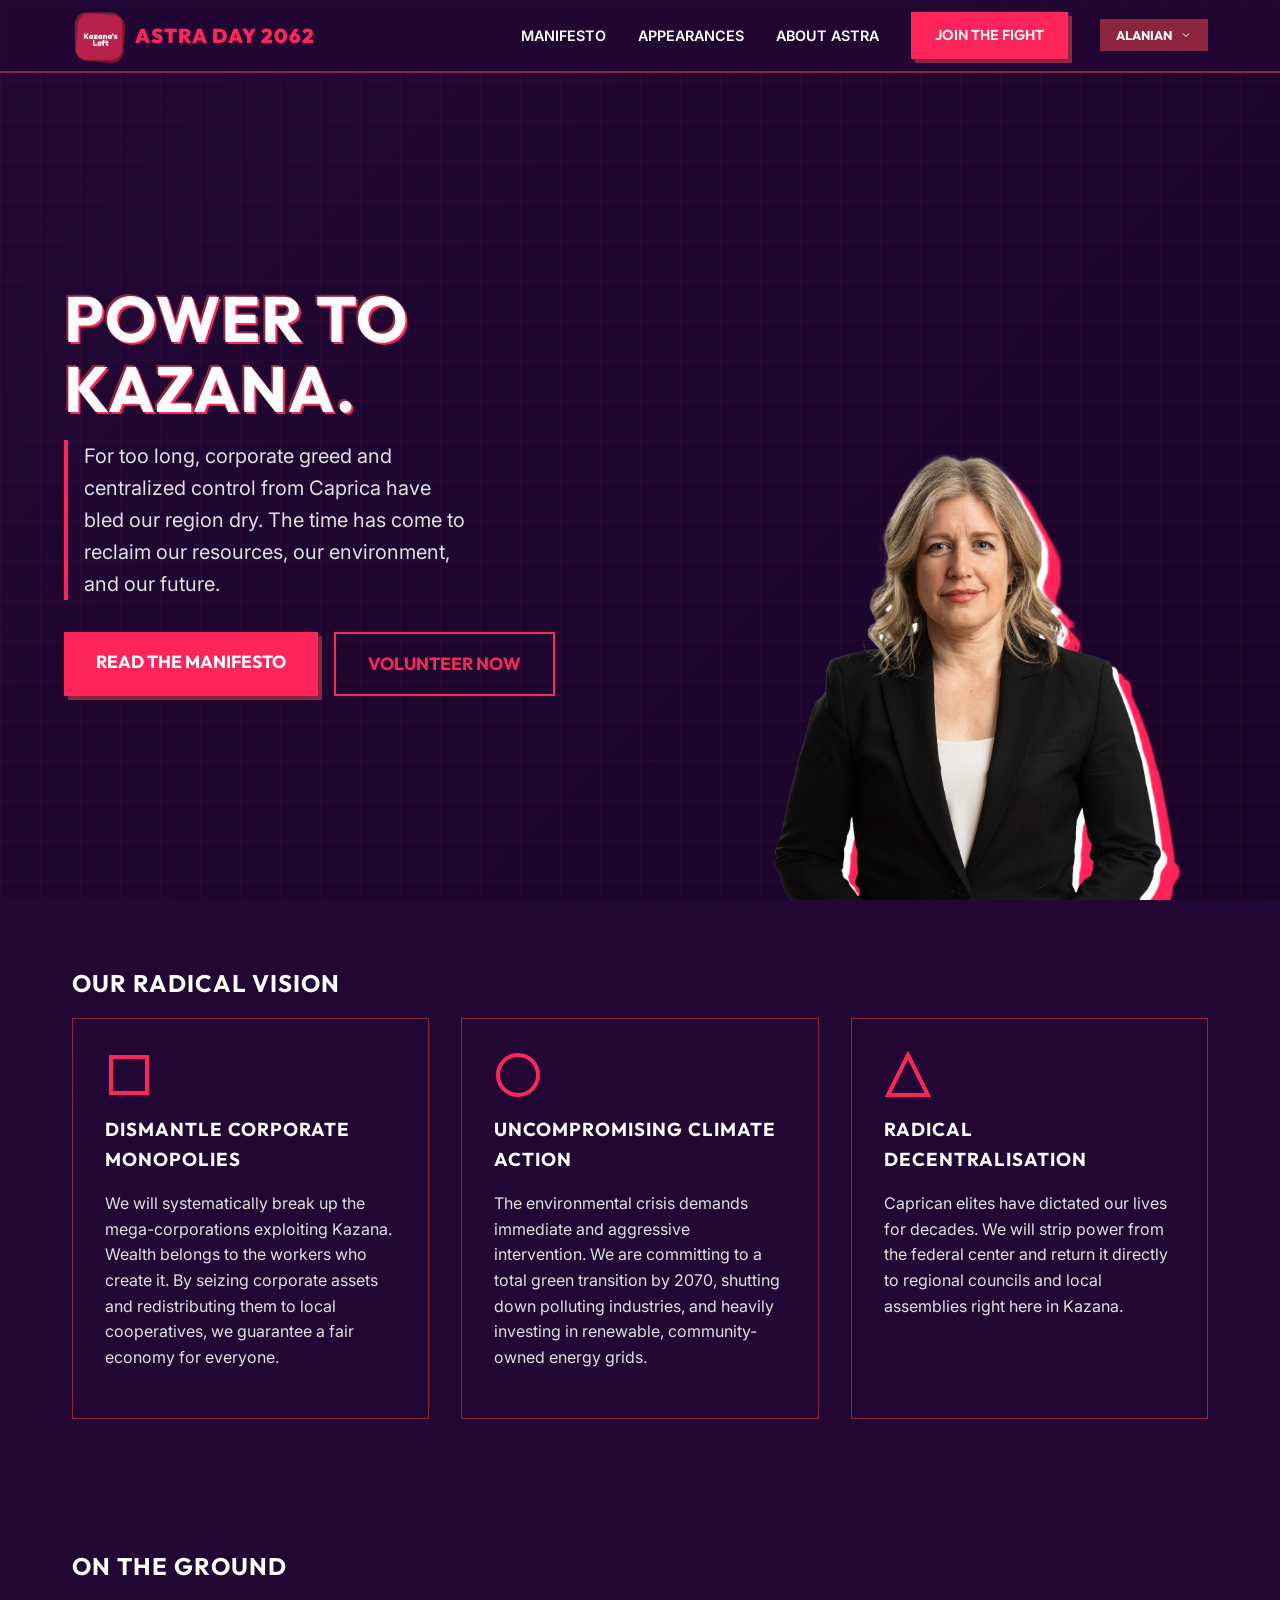
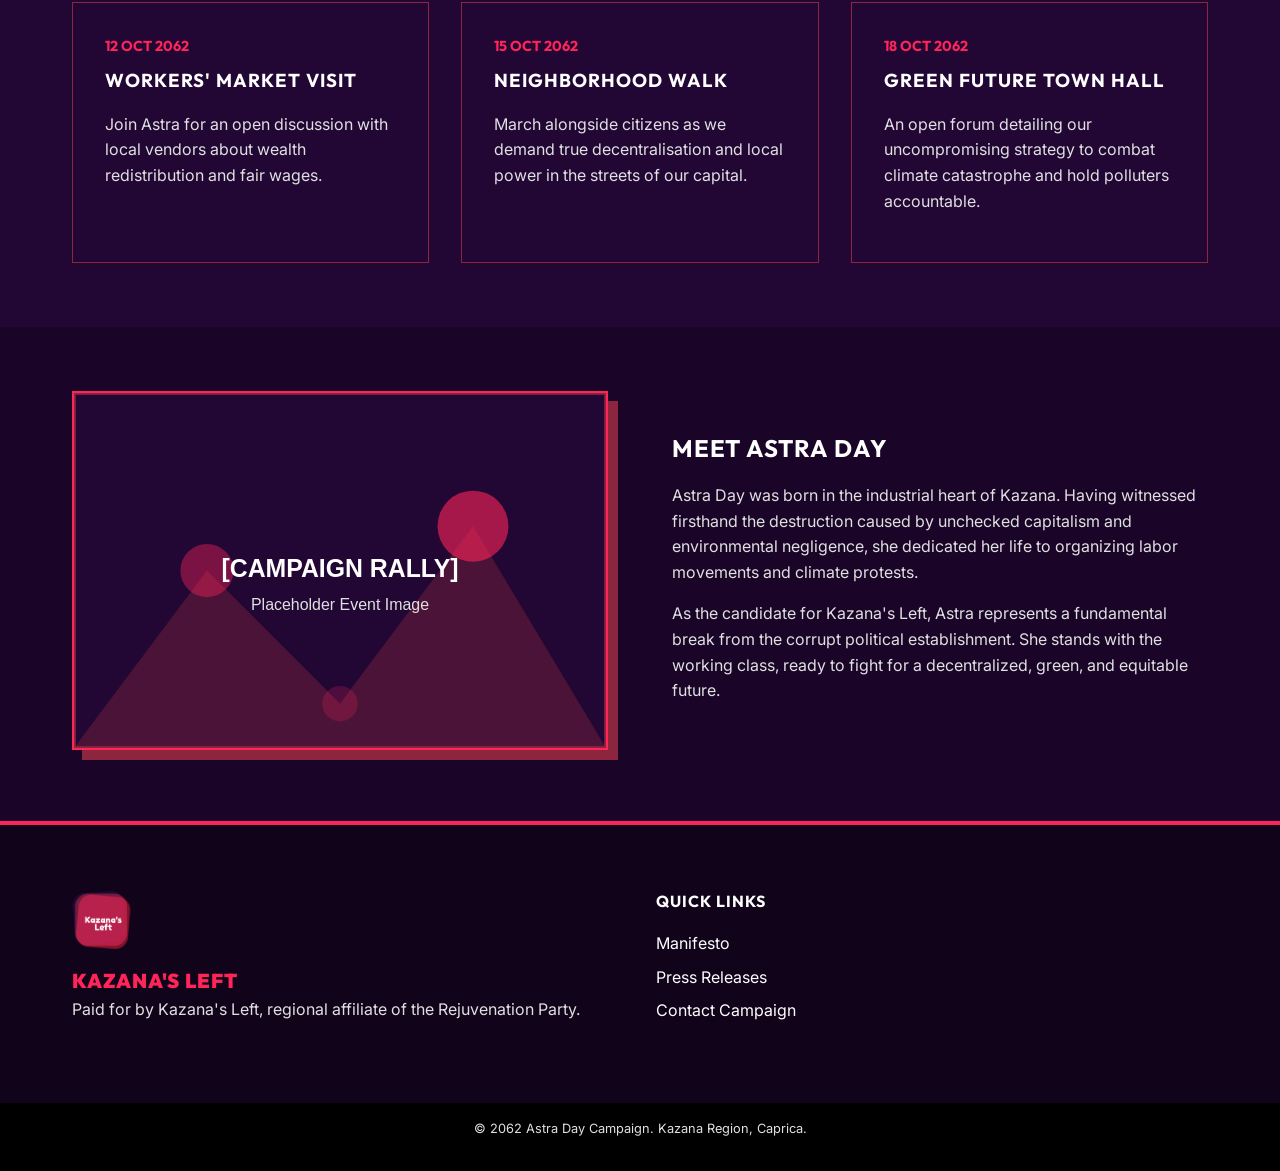
==== index.html @ 153a6135 "bleeehh" ====
<!DOCTYPE html>
<html lang="en">
<head>
    <meta charset="UTF-8">
    <meta name="viewport" content="width=device-width, initial-scale=1.0">
    <title>Astra Day 2062 - Kazana's Left</title>
    <!-- Use Google Fonts (Outfit and Inter for a strong, modern, sharp look) -->
    <link rel="preconnect" href="https://fonts.googleapis.com">
    <link rel="preconnect" href="https://fonts.gstatic.com" crossorigin>
    <link href="https://fonts.googleapis.com/css2?family=Inter:wght@400;600&family=Outfit:wght@700;900&display=swap" rel="stylesheet">
    <link rel="stylesheet" href="./assets/css/index.css">
</head>
<body>
    <nav class="navbar">
        <div class="nav-container">
            <div class="brand">
                <img src="./assets/images/kazanasleft.png" alt="Kazana's Left Logo" class="logo">
                <span class="brand-text">ASTRA DAY 2062</span>
            </div>
            <div class="nav-links">
                <a href="#platform" data-i18n="nav_platform">[Platform Placeholder]</a>
                <a href="#events" data-i18n="nav_events">[Events Placeholder]</a>
                <a href="#about" data-i18n="nav_about">[About Placeholder]</a>
                <a href="#get-involved" class="btn-primary" data-i18n="nav_involved">[Involved Placeholder]</a>
                
                <!-- Language Switcher -->
                <div class="lang-switcher">
                    <button id="lang-toggle" class="btn-secondary">
                        <span id="current-lang">Alanian</span>
                        <svg width="12" height="12" viewBox="0 0 24 24" fill="none" stroke="currentColor" stroke-width="2">
                            <path d="M6 9l6 6 6-6"/>
                        </svg>
                    </button>
                    <div class="lang-dropdown" id="lang-dropdown">
                        <button class="lang-option" data-lang="en">Alanian</button>
                        <button class="lang-option" data-lang="fr">Gallic</button>
                    </div>
                </div>
            </div>
        </div>
    </nav>

    <header class="hero">
        <div class="hero-content">
            <h1 class="glitch" data-text="[Hero Headline Placeholder]" data-i18n="hero_headline">
                [Hero Headline Placeholder]
            </h1>
            <p class="hero-subtext" data-i18n="hero_subtext">
                [Hero Subtext Placeholder describing populist and decentralised ideals]
            </p>
            <div class="hero-actions">
                <a href="#platform" class="btn-primary btn-large" data-i18n="hero_action1">[Action 1 Placeholder]</a>
                <a href="#manifesto" class="btn-outline btn-large" data-i18n="hero_action2">[Action 2 Placeholder]</a>
            </div>
        </div>
        <div class="hero-visual">
            <div class="portrait-container">
                <img src="./assets/images/astradaynobg.png" alt="Astra Day Portrait" class="candidate-portrait">
            </div>
        </div>
    </header>

    <section id="platform" class="section platform-section">
        <div class="container">
            <h2 class="section-title" data-i18n="platform_title">[Platform Title Placeholder]</h2>
            <div class="grid platform-grid">
                <!-- Pillar 1 -->
                <div class="card">
                    <div class="card-icon">
                        <svg viewBox="0 0 24 24" fill="none" stroke="#ff2459" stroke-width="2"><rect x="3" y="3" width="18" height="18"/></svg>
                    </div>
                    <h3 data-i18n="pillar1_title">[Pillar 1 Title]</h3>
                    <p data-i18n="pillar1_desc">[Pillar 1 Description Placeholder focusing on anti-capitalism or environmentalism]</p>
                </div>
                <!-- Pillar 2 -->
                <div class="card">
                    <div class="card-icon">
                        <svg viewBox="0 0 24 24" fill="none" stroke="#ff2459" stroke-width="2"><circle cx="12" cy="12" r="10"/></svg>
                    </div>
                    <h3 data-i18n="pillar2_title">[Pillar 2 Title]</h3>
                    <p data-i18n="pillar2_desc">[Pillar 2 Description Placeholder focusing on decentralisation]</p>
                </div>
                <!-- Pillar 3 -->
                <div class="card">
                    <div class="card-icon">
                        <svg viewBox="0 0 24 24" fill="none" stroke="#ff2459" stroke-width="2"><path d="M12 2L2 22h20L12 2z"/></svg>
                    </div>
                    <h3 data-i18n="pillar3_title">[Pillar 3 Title]</h3>
                    <p data-i18n="pillar3_desc">[Pillar 3 Description Placeholder focusing on progressivism]</p>
                </div>
            </div>
        </div>
    </section>

    <section id="events" class="section events-section">
        <div class="container">
            <h2 class="section-title" data-i18n="events_title">[Events Title Placeholder]</h2>
            <div class="grid platform-grid">
                <!-- Event 1 -->
                <div class="card event-card">
                    <div class="event-date" data-i18n="event1_date">[Event 1 Date]</div>
                    <h3 data-i18n="event1_title">[Event 1 Title]</h3>
                    <p data-i18n="event1_desc">[Event 1 Description Placeholder: e.g., Local Market Visit]</p>
                </div>
                <!-- Event 2 -->
                <div class="card event-card">
                    <div class="event-date" data-i18n="event2_date">[Event 2 Date]</div>
                    <h3 data-i18n="event2_title">[Event 2 Title]</h3>
                    <p data-i18n="event2_desc">[Event 2 Description Placeholder: e.g., Neighborhood Walk with citizens]</p>
                </div>
                <!-- Event 3 -->
                <div class="card event-card">
                    <div class="event-date" data-i18n="event3_date">[Event 3 Date]</div>
                    <h3 data-i18n="event3_title">[Event 3 Title]</h3>
                    <p data-i18n="event3_desc">[Event 3 Description Placeholder: e.g., Town Hall on Decentralisation]</p>
                </div>
            </div>
        </div>
    </section>

    <section id="about" class="section about-section dark-bg">
        <div class="container about-container">
            <div class="about-visual">
                <!-- SVG Placeholder -->
                <img src="./assets/images/rally-placeholder.svg" alt="Campaign Rally Placeholder" class="placeholder-svg">
            </div>
            <div class="about-content">
                <h2 class="section-title" data-i18n="about_title">[About Astra Day]</h2>
                <p data-i18n="about_p1">[About Paragraph 1 Placeholder]</p>
                <p data-i18n="about_p2">[About Paragraph 2 Placeholder]</p>
            </div>
        </div>
    </section>

    <footer class="footer">
        <div class="container footer-container">
            <div class="footer-brand">
                <img src="./assets/images/kazanasleft.png" alt="Kazana's Left Logo" class="footer-logo">
                <p class="brand-text">KAZANA'S LEFT</p>
                <p class="footer-note" data-i18n="footer_note">[Footer Note Placeholder]</p>
            </div>
            <div class="footer-links">
                <h4 data-i18n="footer_links_title">[Links Title]</h4>
                <ul>
                    <li><a href="#" data-i18n="footer_link1">[Link 1]</a></li>
                    <li><a href="#" data-i18n="footer_link2">[Link 2]</a></li>
                    <li><a href="#" data-i18n="footer_link3">[Link 3]</a></li>
                </ul>
            </div>
        </div>
        <div class="footer-bottom">
            <p data-i18n="footer_copyright">[Copyright Placeholder] 2062 Astra Day. Kazana Region, Caprica.</p>
        </div>
    </footer>

    <script src="./assets/js/index.js"></script>
</body>
</html>
---- assets/css/index.css ----
:root {
    /* Color Palette */
    --color-primary: #220735; /* Deep Purple */
    --color-secondary: #8c263e; /* Burgundy */
    --color-accent: #ff2459; /* Vibrant Pink/Red */
    --color-text: #ffffff;
    --color-text-muted: #e0e0e0;
    
    /* Typography */
    --font-heading: 'Outfit', sans-serif;
    --font-body: 'Inter', sans-serif;
    
    /* Spacing & Structure */
    --spacing-sm: 0.5rem;
    --spacing-md: 1rem;
    --spacing-lg: 2rem;
    --spacing-xl: 4rem;
    
    /* Sharp edges only! */
    --radius-sharp: 0px;
}

* {
    margin: 0;
    padding: 0;
    box-sizing: border-box;
}

html {
    scroll-behavior: smooth;
}

body {
    background-color: var(--color-primary);
    color: var(--color-text);
    font-family: var(--font-body);
    line-height: 1.6;
    overflow-x: hidden;
}

h1, h2, h3, h4, .brand-text {
    font-family: var(--font-heading);
    text-transform: uppercase;
    letter-spacing: 1px;
    margin-bottom: var(--spacing-md);
}

a {
    color: var(--color-text);
    text-decoration: none;
    transition: color 0.3s ease;
}

a:hover {
    color: var(--color-accent);
}

/* Typography elements */
p {
    margin-bottom: var(--spacing-md);
    color: var(--color-text-muted);
}

/* Layout */
.container {
    max-width: 1200px;
    margin: 0 auto;
    padding: 0 var(--spacing-lg);
}

.section {
    padding: var(--spacing-xl) 0;
}

.dark-bg {
    background-color: #1a0528; /* Slightly darker than primary for contrast */
}

/* Buttons */
.btn-primary, .btn-secondary, .btn-outline {
    display: inline-block;
    padding: 0.75rem 1.5rem;
    font-family: var(--font-heading);
    font-weight: 700;
    text-transform: uppercase;
    cursor: pointer;
    border-radius: var(--radius-sharp); /* NO soft corners */
    transition: all 0.3s ease;
    border: none;
}

.btn-primary {
    background-color: var(--color-accent);
    color: #fff;
    box-shadow: 4px 4px 0px var(--color-secondary);
}

.btn-primary:hover {
    transform: translate(-2px, -2px);
    box-shadow: 6px 6px 0px var(--color-secondary);
    color: #fff;
}

.btn-secondary {
    background-color: var(--color-secondary);
    color: #fff;
}

.btn-secondary:hover {
    background-color: #701d31;
}

.btn-outline {
    background-color: transparent;
    color: var(--color-accent);
    border: 2px solid var(--color-accent);
}

.btn-outline:hover {
    background-color: var(--color-accent);
    color: #fff;
}

.btn-large {
    padding: 1rem 2rem;
    font-size: 1.1rem;
}

/* Navbar */
.navbar {
    position: fixed;
    top: 0;
    width: 100%;
    background-color: rgba(34, 7, 53, 0.95);
    border-bottom: 2px solid var(--color-secondary);
    z-index: 1000;
    backdrop-filter: blur(10px);
}

.nav-container {
    display: flex;
    justify-content: space-between;
    align-items: center;
    padding: var(--spacing-sm) var(--spacing-lg);
    max-width: 1200px;
    margin: 0 auto;
}

.brand {
    display: flex;
    align-items: center;
    gap: var(--spacing-sm);
}

.logo {
    height: 55px;
    width: auto;
}

.brand-text {
    margin: 0;
    font-size: 1.25rem;
    color: var(--color-accent);
    font-weight: 900;
}

.nav-links {
    display: flex;
    align-items: center;
    gap: var(--spacing-lg);
}

.nav-links a {
    font-weight: 600;
    font-size: 0.9rem;
    text-transform: uppercase;
}

/* Language Switcher */
.lang-switcher {
    position: relative;
}

.lang-switcher .btn-secondary {
    display: flex;
    align-items: center;
    gap: 0.5rem;
    padding: 0.5rem 1rem;
    font-size: 0.8rem;
}

.lang-dropdown {
    position: absolute;
    top: 100%;
    right: 0;
    background-color: var(--color-secondary);
    border: 1px solid var(--color-primary);
    display: none;
    flex-direction: column;
    min-width: 120px;
    margin-top: 0.25rem;
}

.lang-dropdown.show {
    display: flex;
}

.lang-option {
    background: none;
    border: none;
    color: #fff;
    padding: 0.75rem 1rem;
    text-align: left;
    font-family: var(--font-body);
    font-weight: 600;
    cursor: pointer;
    transition: background-color 0.2s;
}

.lang-option:hover {
    background-color: var(--color-accent);
}

/* Hero Section */
.hero {
    min-height: 100vh;
    padding-top: 80px; /* offset for fixed nav */
    display: grid;
    grid-template-columns: 1fr 1fr;
    align-items: stretch;
    background: linear-gradient(135deg, var(--color-primary) 0%, #1a0528 100%);
    position: relative;
    overflow: hidden;
}

.hero::after {
    content: '';
    position: absolute;
    top: 0;
    left: 0;
    width: 100%;
    height: 100%;
    background-image: linear-gradient(rgba(255, 36, 89, 0.05) 1px, transparent 1px),
                      linear-gradient(90deg, rgba(255, 36, 89, 0.05) 1px, transparent 1px);
    background-size: 40px 40px;
    pointer-events: none;
}

.hero-content {
    padding: var(--spacing-xl);
    z-index: 10;
    display: flex;
    flex-direction: column;
    justify-content: center;
}

.hero-visual {
    padding: var(--spacing-lg);
    padding-bottom: 0;
    z-index: 10;
    display: flex;
    justify-content: center;
    align-items: flex-end;
    position: relative;
}

.portrait-container {
    position: relative;
    max-width: 800px;
    width: 100%;
    display: flex;
    justify-content: center;
    align-items: flex-end;
    z-index: 10;
}

.candidate-portrait {
    width: 100%;
    height: auto;
    max-height: 95vh;
    transform: scale(1.05);
    transform-origin: bottom center;
    z-index: 2;
    position: relative;
    filter: drop-shadow(6px 6px 0px var(--color-text)) drop-shadow(12px 12px 0px var(--color-accent));
}

.placeholder-svg {
    max-width: 100%;
    height: auto;
    border: 2px solid var(--color-accent);
    box-shadow: 10px 10px 0px var(--color-secondary);
}

.glitch {
    font-size: 4rem;
    line-height: 1.1;
    color: var(--color-text);
    position: relative;
    text-shadow: 2px 2px var(--color-accent), -2px -2px var(--color-secondary);
}

.hero-subtext {
    font-size: 1.25rem;
    margin-bottom: var(--spacing-lg);
    max-width: 80%;
    border-left: 4px solid var(--color-accent);
    padding-left: 1rem;
}

.hero-actions {
    display: flex;
    gap: var(--spacing-md);
}

/* Grid Layouts */
.grid {
    display: grid;
    gap: var(--spacing-lg);
}

.platform-grid {
    grid-template-columns: repeat(auto-fit, minmax(300px, 1fr));
}

/* Cards */
.card {
    background-color: var(--color-primary);
    border: 1px solid var(--color-secondary);
    padding: var(--spacing-lg);
    transition: transform 0.3s ease, box-shadow 0.3s ease;
    border-radius: var(--radius-sharp); /* NO soft corners */
}

.card:hover {
    transform: translateY(-10px);
    box-shadow: 8px 8px 0px var(--color-accent);
}

.card-icon {
    width: 48px;
    height: 48px;
    margin-bottom: var(--spacing-md);
}

/* Events */
.event-card {
    display: flex;
    flex-direction: column;
}

.event-date {
    font-family: var(--font-heading);
    color: var(--color-accent);
    font-size: 0.9rem;
    font-weight: 700;
    margin-bottom: var(--spacing-sm);
    text-transform: uppercase;
}

/* About Section */
.about-container {
    display: grid;
    grid-template-columns: 1fr 1fr;
    gap: var(--spacing-xl);
    align-items: center;
}

/* Footer */
.footer {
    background-color: #11031a;
    padding-top: var(--spacing-xl);
    border-top: 4px solid var(--color-accent);
}

.footer-container {
    display: grid;
    grid-template-columns: 1fr 1fr;
    gap: var(--spacing-lg);
    margin-bottom: var(--spacing-xl);
}

.footer-logo {
    height: 60px;
    margin-bottom: var(--spacing-sm);
}

.footer-links ul {
    list-style: none;
}

.footer-links li {
    margin-bottom: var(--spacing-sm);
}

.footer-bottom {
    text-align: center;
    padding: var(--spacing-md);
    background-color: #000;
    font-size: 0.8rem;
    color: #888;
}

/* Responsive */
@media (max-width: 768px) {
    .nav-links {
        display: none; /* Mobile menu placeholder */
    }
    
    .hero {
        grid-template-columns: 1fr;
        text-align: center;
        padding-top: 120px;
    }
    
    .hero-subtext {
        max-width: 100%;
        border-left: none;
        border-top: 4px solid var(--color-accent);
        padding-left: 0;
        padding-top: 1rem;
        margin: 0 auto var(--spacing-lg);
    }
    
    .hero-actions {
        justify-content: center;
    }
    
    .about-container {
        grid-template-columns: 1fr;
    }
    
    .footer-container {
        grid-template-columns: 1fr;
        text-align: center;
    }
}
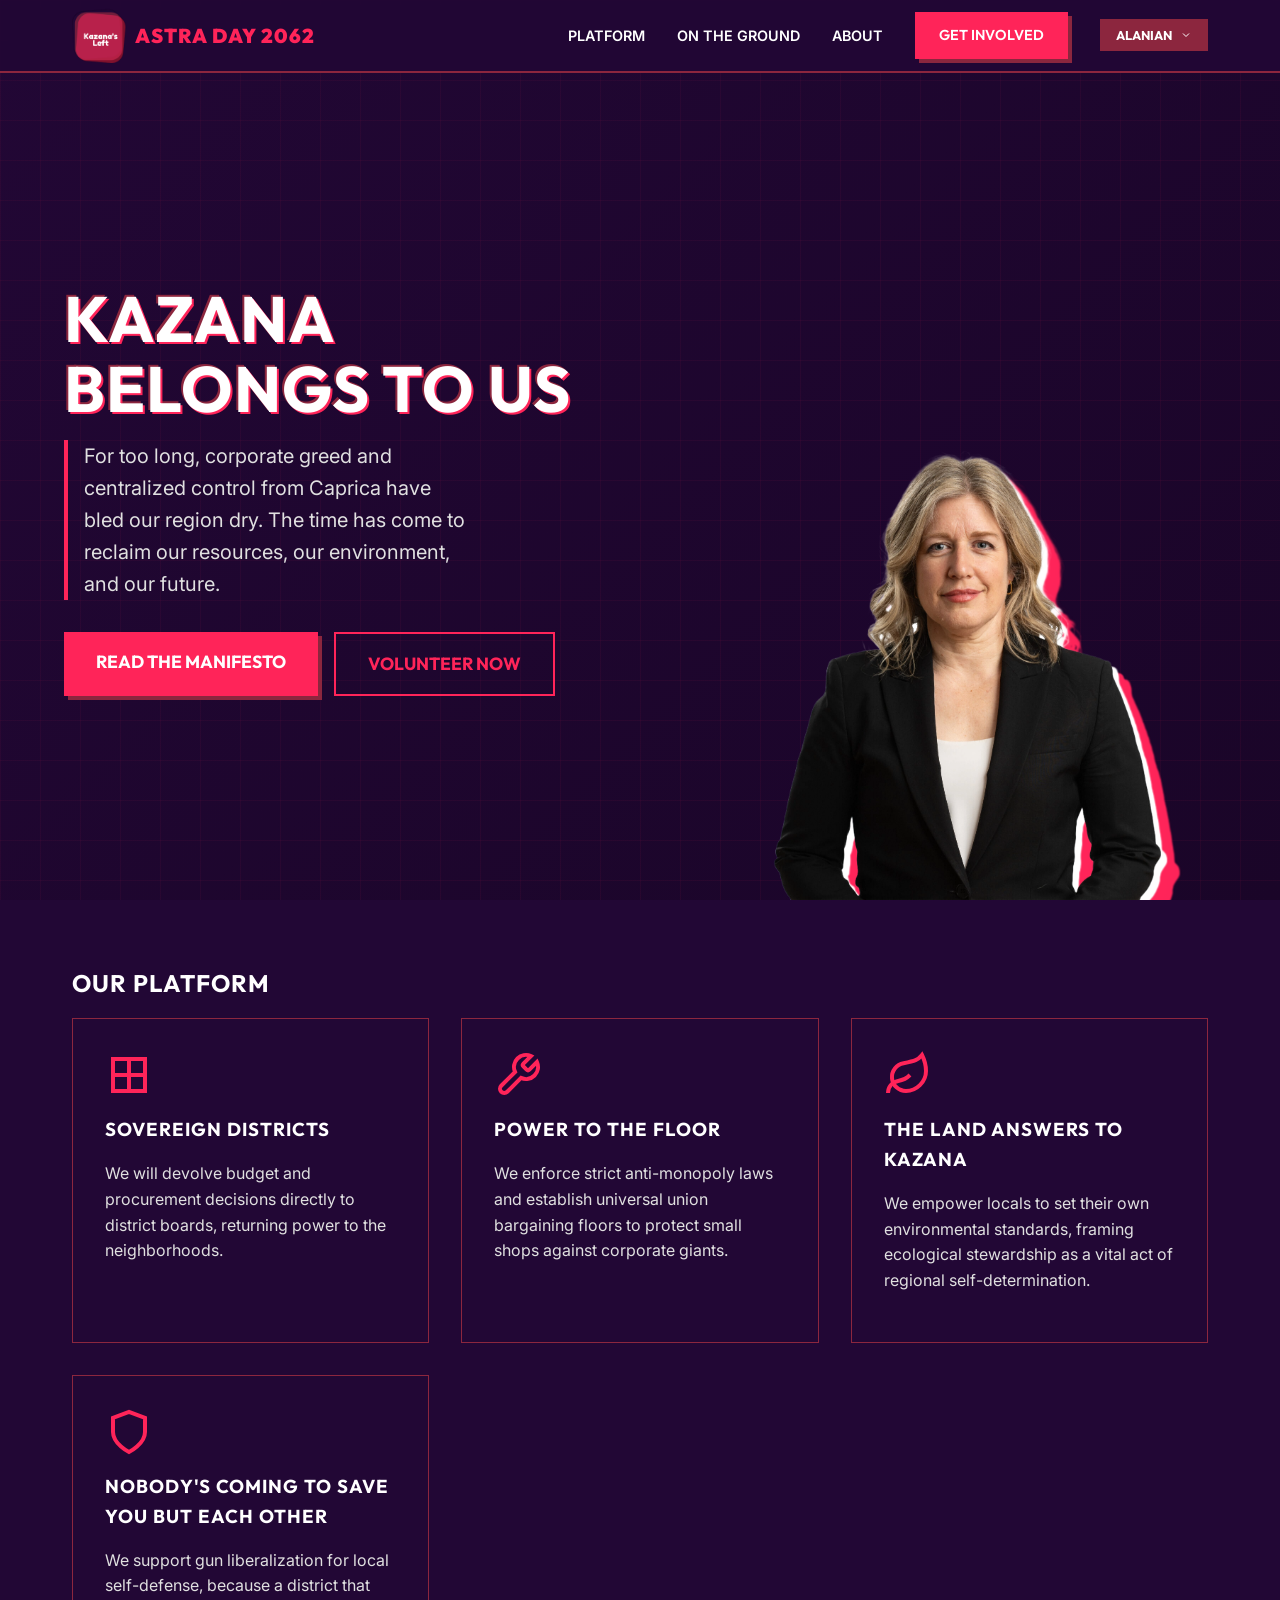
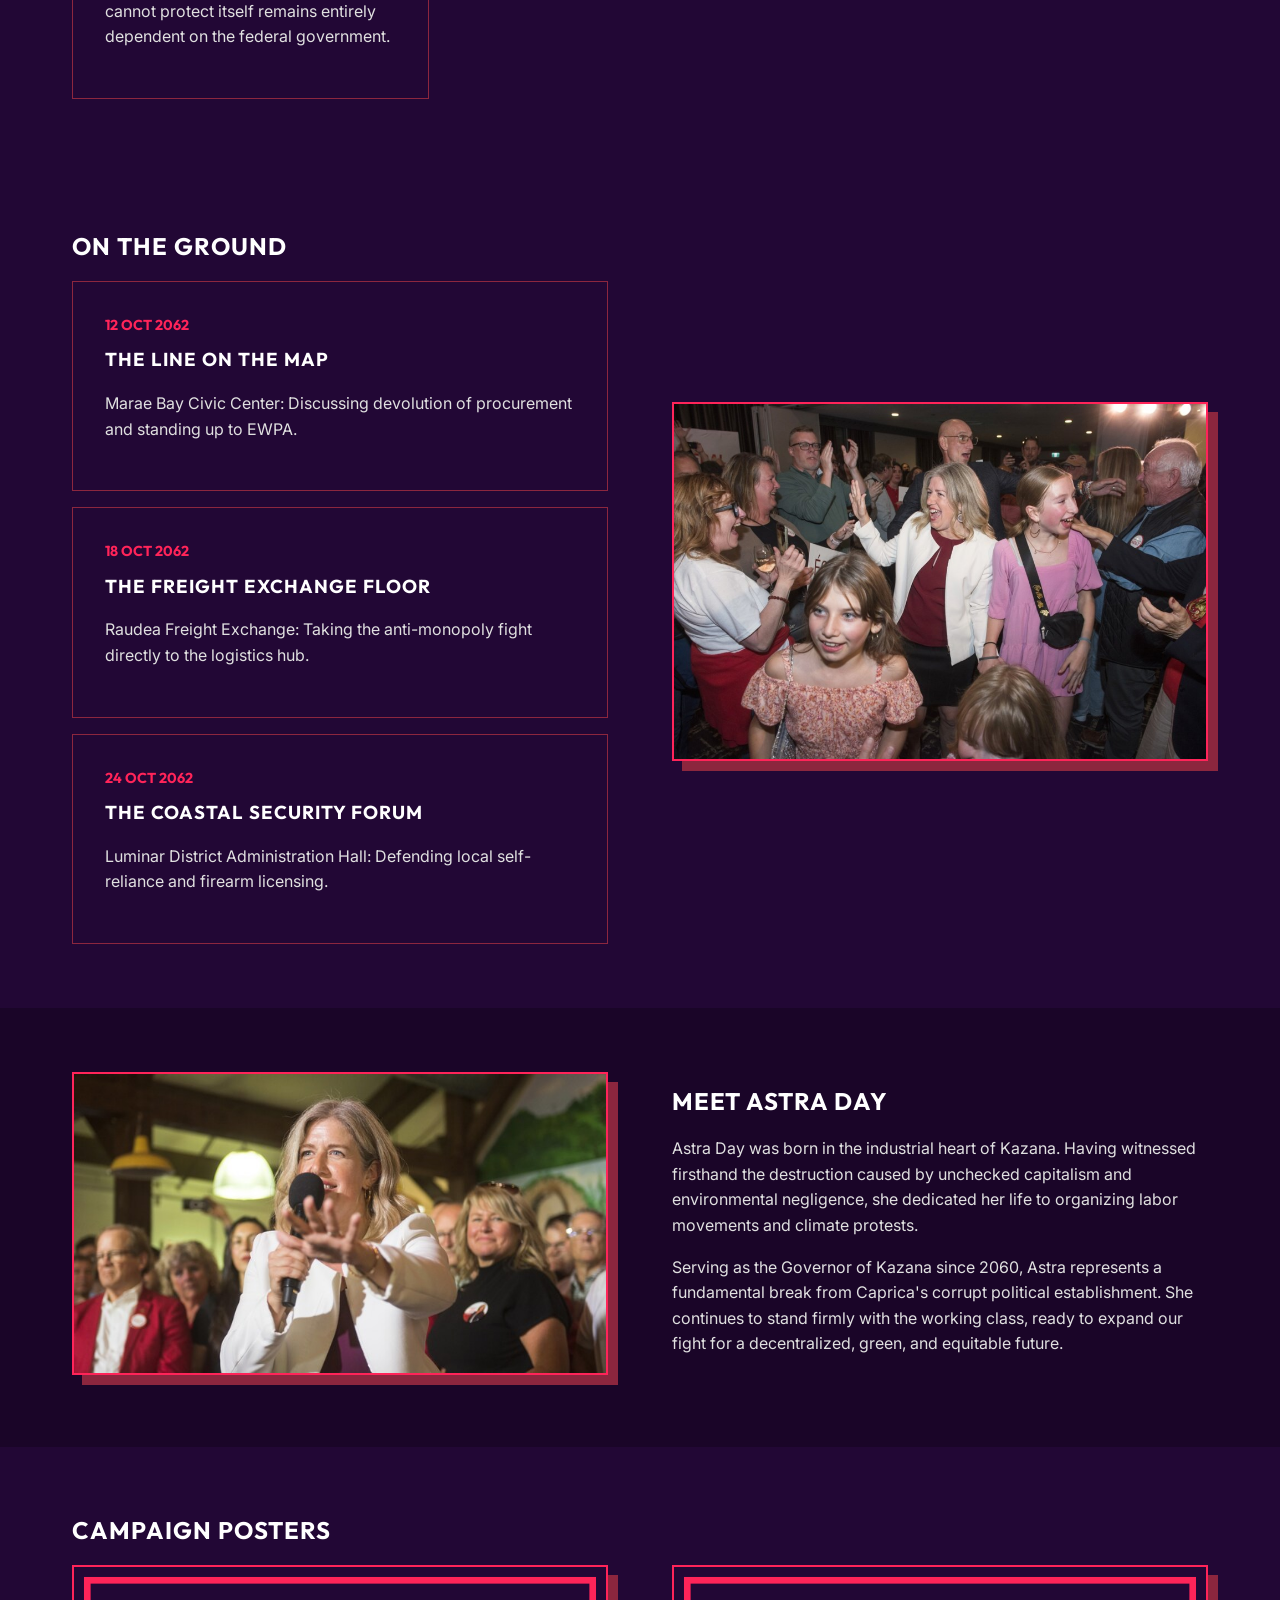
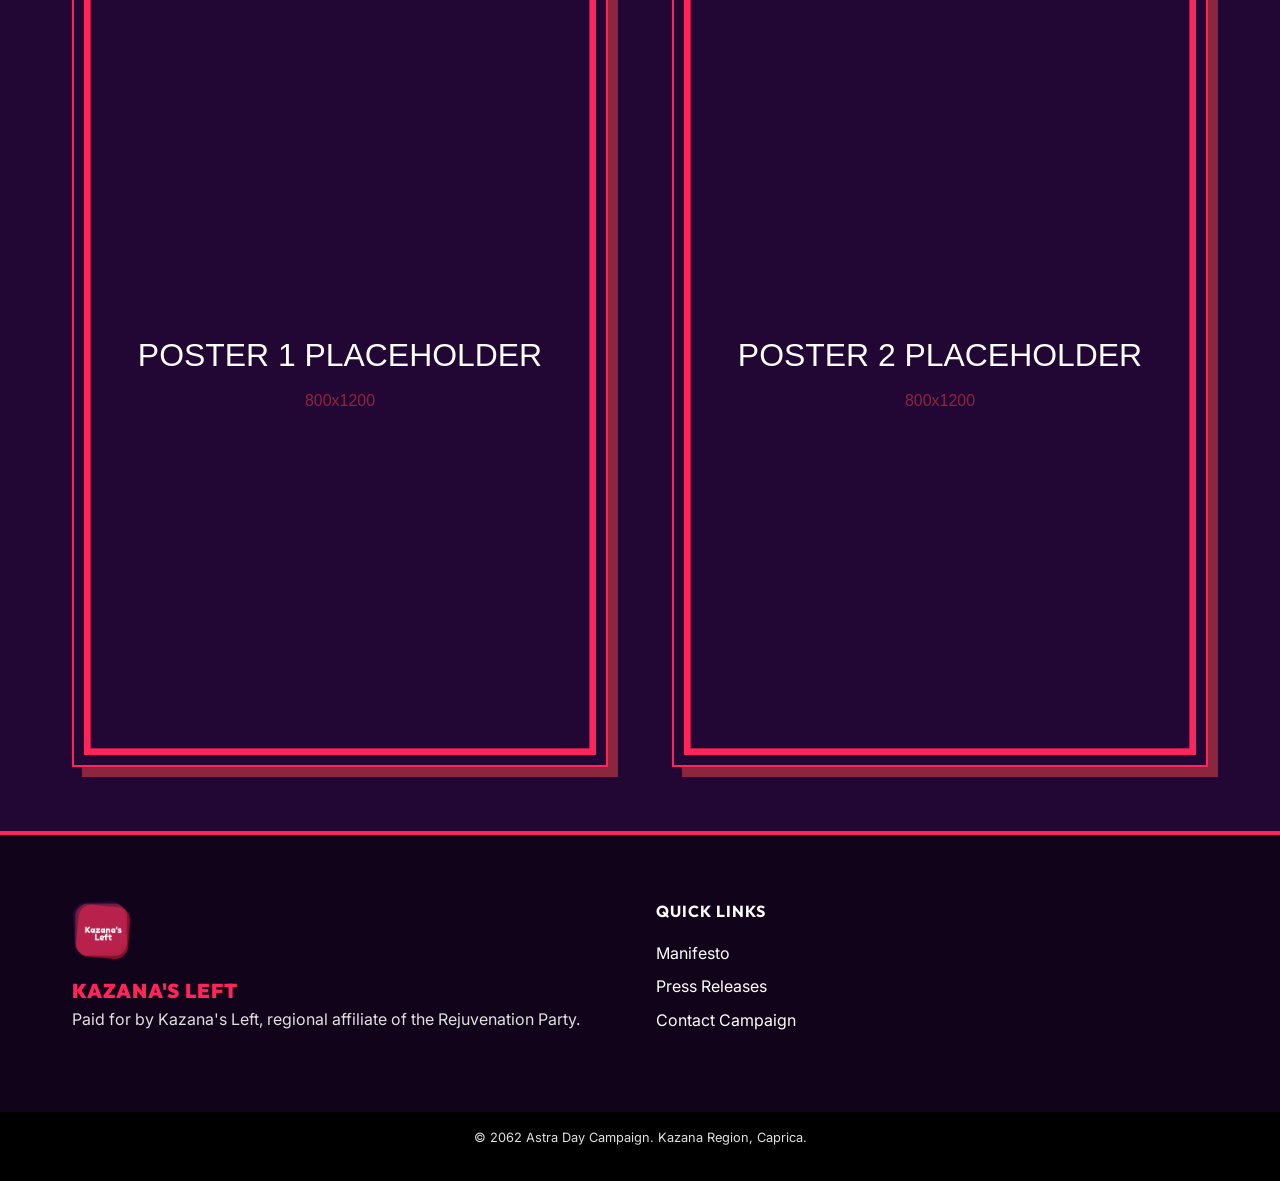
==== commit ec32437c: "oooughhhh" ====
--- a/index.html
+++ b/index.html
@@ -8,6 +8,7 @@
     <link rel="preconnect" href="https://fonts.googleapis.com">
     <link rel="preconnect" href="https://fonts.gstatic.com" crossorigin>
     <link href="https://fonts.googleapis.com/css2?family=Inter:wght@400;600&family=Outfit:wght@700;900&display=swap" rel="stylesheet">
+    <link rel="icon" type="image/png" href="./assets/images/kazanasleft.png">
     <link rel="stylesheet" href="./assets/css/index.css">
 </head>
 <body>
@@ -64,56 +65,69 @@
         <div class="container">
             <h2 class="section-title" data-i18n="platform_title">[Platform Title Placeholder]</h2>
             <div class="grid platform-grid">
-                <!-- Pillar 1 -->
+                <!-- Pillar 1: Sovereign Districts -->
                 <div class="card">
                     <div class="card-icon">
-                        <svg viewBox="0 0 24 24" fill="none" stroke="#ff2459" stroke-width="2"><rect x="3" y="3" width="18" height="18"/></svg>
+                        <svg viewBox="0 0 24 24" fill="none" stroke="#ff2459" stroke-width="2"><path d="M4 4h16v16H4z"/><path d="M4 12h16"/><path d="M12 4v16"/></svg>
                     </div>
                     <h3 data-i18n="pillar1_title">[Pillar 1 Title]</h3>
-                    <p data-i18n="pillar1_desc">[Pillar 1 Description Placeholder focusing on anti-capitalism or environmentalism]</p>
+                    <p data-i18n="pillar1_desc">[Pillar 1 Description]</p>
                 </div>
-                <!-- Pillar 2 -->
+                <!-- Pillar 2: Power to the Floor -->
                 <div class="card">
                     <div class="card-icon">
-                        <svg viewBox="0 0 24 24" fill="none" stroke="#ff2459" stroke-width="2"><circle cx="12" cy="12" r="10"/></svg>
+                        <svg viewBox="0 0 24 24" fill="none" stroke="#ff2459" stroke-width="2"><path d="M14.7 6.3a1 1 0 0 0 0 1.4l1.6 1.6a1 1 0 0 0 1.4 0l3.77-3.77a6 6 0 0 1-7.94 7.94l-6.91 6.91a2.12 2.12 0 0 1-3-3l6.91-6.91a6 6 0 0 1 7.94-7.94l-3.76 3.76z"/></svg>
                     </div>
                     <h3 data-i18n="pillar2_title">[Pillar 2 Title]</h3>
-                    <p data-i18n="pillar2_desc">[Pillar 2 Description Placeholder focusing on decentralisation]</p>
+                    <p data-i18n="pillar2_desc">[Pillar 2 Description]</p>
                 </div>
-                <!-- Pillar 3 -->
+                <!-- Pillar 3: The Land Answers to Kazana -->
                 <div class="card">
                     <div class="card-icon">
-                        <svg viewBox="0 0 24 24" fill="none" stroke="#ff2459" stroke-width="2"><path d="M12 2L2 22h20L12 2z"/></svg>
+                        <svg viewBox="0 0 24 24" fill="none" stroke="#ff2459" stroke-width="2"><path d="M11 20A7 7 0 0 1 9.8 6.1C15.5 5 17 4.48 19 2c1 2 2 4.18 2 8 0 5.5-4.78 10-10 10Z"/><path d="M2 21c0-3 1.85-5.36 5.08-6C9.5 14.52 12 13 13 12"/></svg>
                     </div>
                     <h3 data-i18n="pillar3_title">[Pillar 3 Title]</h3>
-                    <p data-i18n="pillar3_desc">[Pillar 3 Description Placeholder focusing on progressivism]</p>
+                    <p data-i18n="pillar3_desc">[Pillar 3 Description]</p>
+                </div>
+                <!-- Pillar 4: Nobody's Coming to Save You -->
+                <div class="card">
+                    <div class="card-icon">
+                        <svg viewBox="0 0 24 24" fill="none" stroke="#ff2459" stroke-width="2"><path d="M12 22s8-4 8-10V5l-8-3-8 3v7c0 6 8 10 8 10z"/></svg>
+                    </div>
+                    <h3 data-i18n="pillar4_title">[Pillar 4 Title]</h3>
+                    <p data-i18n="pillar4_desc">[Pillar 4 Description]</p>
                 </div>
             </div>
         </div>
     </section>
 
     <section id="events" class="section events-section">
-        <div class="container">
-            <h2 class="section-title" data-i18n="events_title">[Events Title Placeholder]</h2>
-            <div class="grid platform-grid">
-                <!-- Event 1 -->
-                <div class="card event-card">
-                    <div class="event-date" data-i18n="event1_date">[Event 1 Date]</div>
-                    <h3 data-i18n="event1_title">[Event 1 Title]</h3>
-                    <p data-i18n="event1_desc">[Event 1 Description Placeholder: e.g., Local Market Visit]</p>
+        <div class="container events-container">
+            <div class="events-content">
+                <h2 class="section-title" data-i18n="events_title">[Events Title Placeholder]</h2>
+                <div class="grid event-list">
+                    <!-- Event 1 -->
+                    <a href="event1.html" class="card event-card">
+                        <div class="event-date" data-i18n="event1_date">[Event 1 Date]</div>
+                        <h3 data-i18n="event1_title">[Event 1 Title]</h3>
+                        <p data-i18n="event1_desc">[Event 1 Description Placeholder: e.g., Local Market Visit]</p>
+                    </a>
+                    <!-- Event 2 -->
+                    <a href="event2.html" class="card event-card">
+                        <div class="event-date" data-i18n="event2_date">[Event 2 Date]</div>
+                        <h3 data-i18n="event2_title">[Event 2 Title]</h3>
+                        <p data-i18n="event2_desc">[Event 2 Description Placeholder: e.g., Neighborhood Walk with citizens]</p>
+                    </a>
+                    <!-- Event 3 -->
+                    <a href="event3.html" class="card event-card">
+                        <div class="event-date" data-i18n="event3_date">[Event 3 Date]</div>
+                        <h3 data-i18n="event3_title">[Event 3 Title]</h3>
+                        <p data-i18n="event3_desc">[Event 3 Description Placeholder: e.g., Town Hall on Decentralisation]</p>
+                    </a>
                 </div>
-                <!-- Event 2 -->
-                <div class="card event-card">
-                    <div class="event-date" data-i18n="event2_date">[Event 2 Date]</div>
-                    <h3 data-i18n="event2_title">[Event 2 Title]</h3>
-                    <p data-i18n="event2_desc">[Event 2 Description Placeholder: e.g., Neighborhood Walk with citizens]</p>
-                </div>
-                <!-- Event 3 -->
-                <div class="card event-card">
-                    <div class="event-date" data-i18n="event3_date">[Event 3 Date]</div>
-                    <h3 data-i18n="event3_title">[Event 3 Title]</h3>
-                    <p data-i18n="event3_desc">[Event 3 Description Placeholder: e.g., Town Hall on Decentralisation]</p>
-                </div>
+            </div>
+            <div class="events-visual">
+                <img src="./assets/images/astragreetingcrowd.jpeg" alt="Astra Greeting Crowd" class="campaign-photo">
             </div>
         </div>
     </section>
@@ -121,13 +135,22 @@
     <section id="about" class="section about-section dark-bg">
         <div class="container about-container">
             <div class="about-visual">
-                <!-- SVG Placeholder -->
-                <img src="./assets/images/rally-placeholder.svg" alt="Campaign Rally Placeholder" class="placeholder-svg">
+                <img src="./assets/images/astracampaigning1.jpg" alt="Astra Day Campaigning" class="campaign-photo">
             </div>
             <div class="about-content">
                 <h2 class="section-title" data-i18n="about_title">[About Astra Day]</h2>
                 <p data-i18n="about_p1">[About Paragraph 1 Placeholder]</p>
                 <p data-i18n="about_p2">[About Paragraph 2 Placeholder]</p>
+            </div>
+        </div>
+    </section>
+
+    <section id="posters" class="section posters-section">
+        <div class="container">
+            <h2 class="section-title" data-i18n="posters_title">[Posters Title Placeholder]</h2>
+            <div class="posters-container">
+                <img src="./assets/images/poster1-placeholder.svg" alt="Campaign Poster 1" class="campaign-poster">
+                <img src="./assets/images/poster2-placeholder.svg" alt="Campaign Poster 2" class="campaign-poster">
             </div>
         </div>
     </section>
--- a/assets/css/index.css
+++ b/assets/css/index.css
@@ -59,6 +59,17 @@
 p {
     margin-bottom: var(--spacing-md);
     color: var(--color-text-muted);
+}
+
+blockquote {
+    font-family: var(--font-heading);
+    font-size: 1.5rem;
+    font-weight: 700;
+    color: var(--color-text);
+    border-left: 6px solid var(--color-accent);
+    padding: var(--spacing-md) var(--spacing-lg);
+    margin: var(--spacing-xl) 0;
+    background-color: rgba(255, 36, 89, 0.05);
 }
 
 /* Layout */
@@ -285,7 +296,7 @@
     filter: drop-shadow(6px 6px 0px var(--color-text)) drop-shadow(12px 12px 0px var(--color-accent));
 }
 
-.placeholder-svg {
+.campaign-photo {
     max-width: 100%;
     height: auto;
     border: 2px solid var(--color-accent);
@@ -358,12 +369,72 @@
     text-transform: uppercase;
 }
 
+.events-container {
+    display: grid;
+    grid-template-columns: 1fr 1fr;
+    gap: var(--spacing-xl);
+    align-items: center;
+}
+
+.event-list {
+    display: flex;
+    flex-direction: column;
+    gap: var(--spacing-md);
+}
+
 /* About Section */
 .about-container {
     display: grid;
     grid-template-columns: 1fr 1fr;
     gap: var(--spacing-xl);
     align-items: center;
+}
+
+/* Posters Section */
+.posters-container {
+    display: grid;
+    grid-template-columns: 1fr 1fr;
+    gap: var(--spacing-xl);
+    align-items: center;
+}
+
+.campaign-poster {
+    width: 100%;
+    height: auto;
+    border: 2px solid var(--color-accent);
+    box-shadow: 10px 10px 0px var(--color-secondary);
+    transition: transform 0.3s ease, box-shadow 0.3s ease;
+}
+
+.campaign-poster:hover {
+    transform: translateY(-5px);
+    box-shadow: 15px 15px 0px var(--color-accent);
+}
+
+/* Story/Article Section (event.html) */
+.story-container {
+    max-width: 800px;
+    margin: 0 auto;
+}
+
+.story-content {
+    font-size: 1.1rem;
+    line-height: 1.8;
+}
+
+.story-content p {
+    margin-bottom: var(--spacing-lg);
+}
+
+.drop-cap::first-letter {
+    font-family: var(--font-heading);
+    font-size: 4rem;
+    font-weight: 900;
+    color: var(--color-accent);
+    float: left;
+    line-height: 0.8;
+    margin-right: 0.5rem;
+    margin-top: 0.2rem;
 }
 
 /* Footer */
@@ -426,7 +497,7 @@
         justify-content: center;
     }
     
-    .about-container {
+    .about-container, .events-container, .posters-container {
         grid-template-columns: 1fr;
     }
     
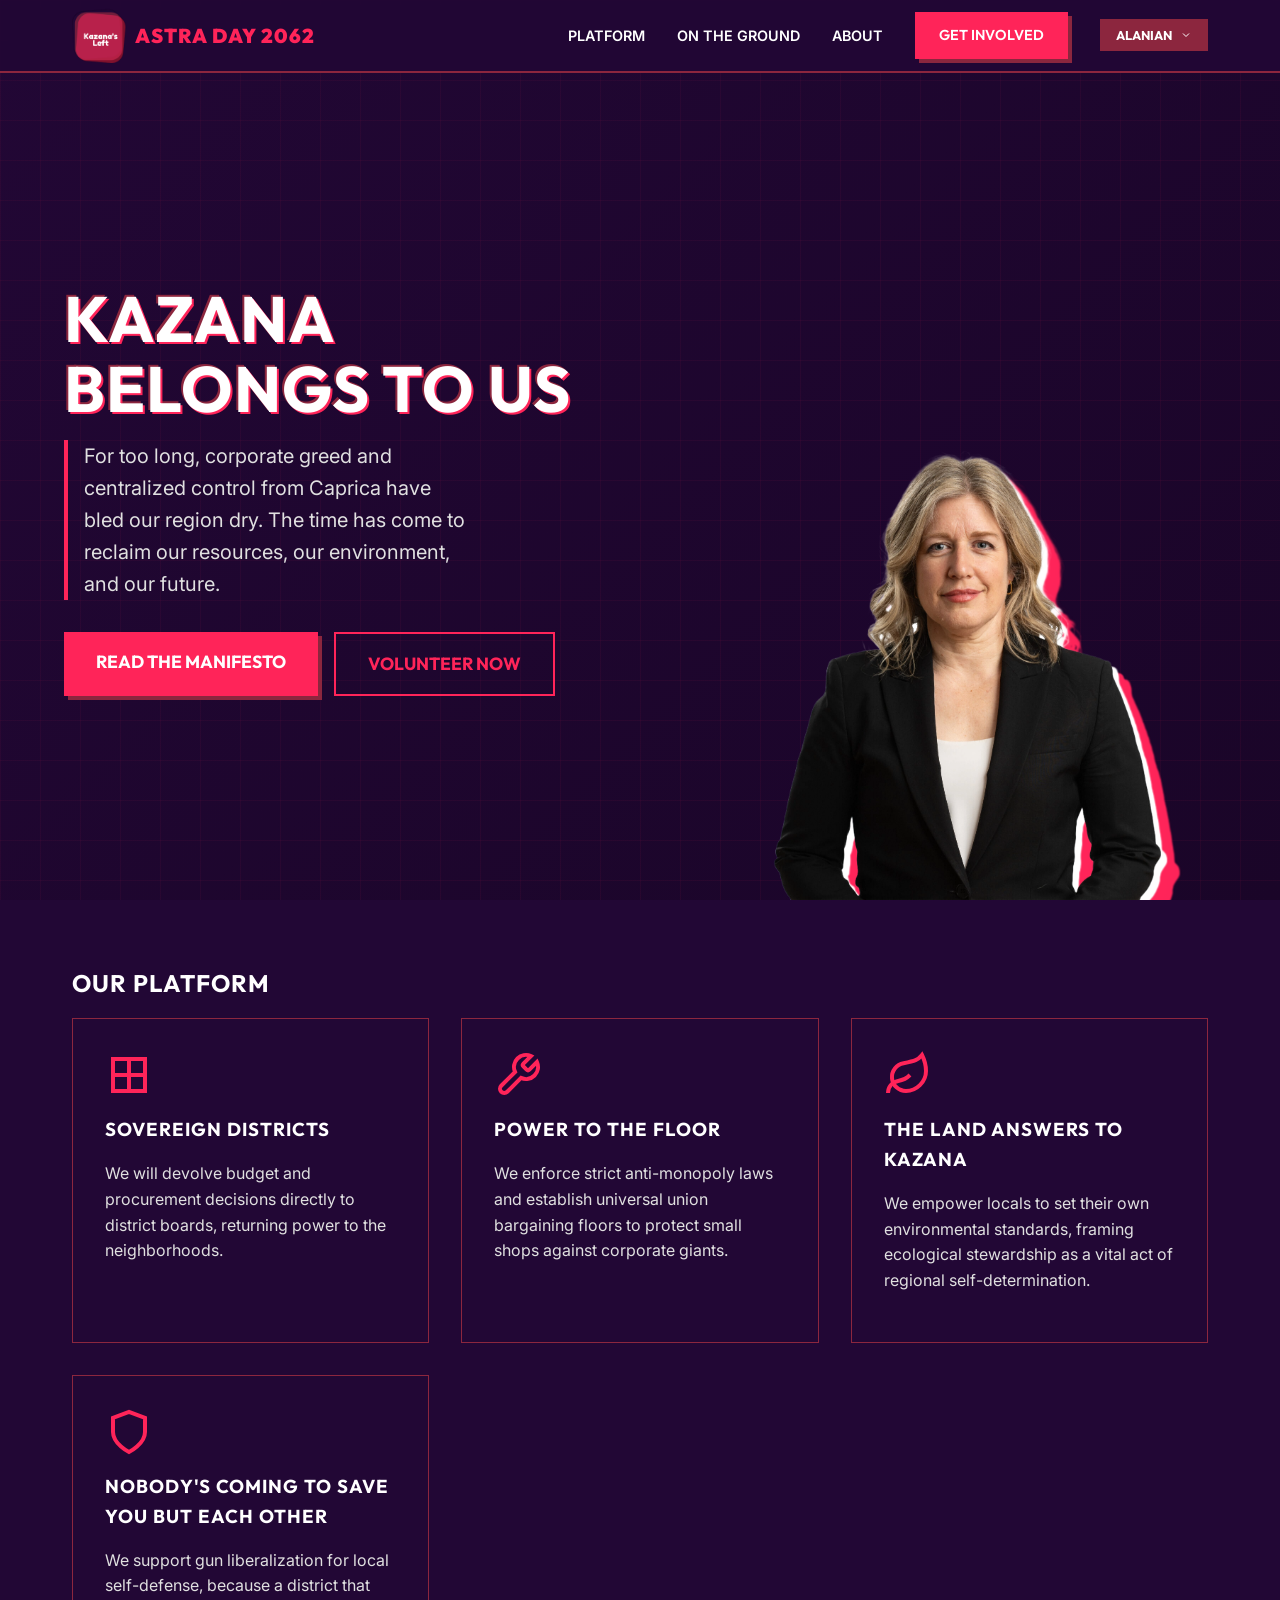
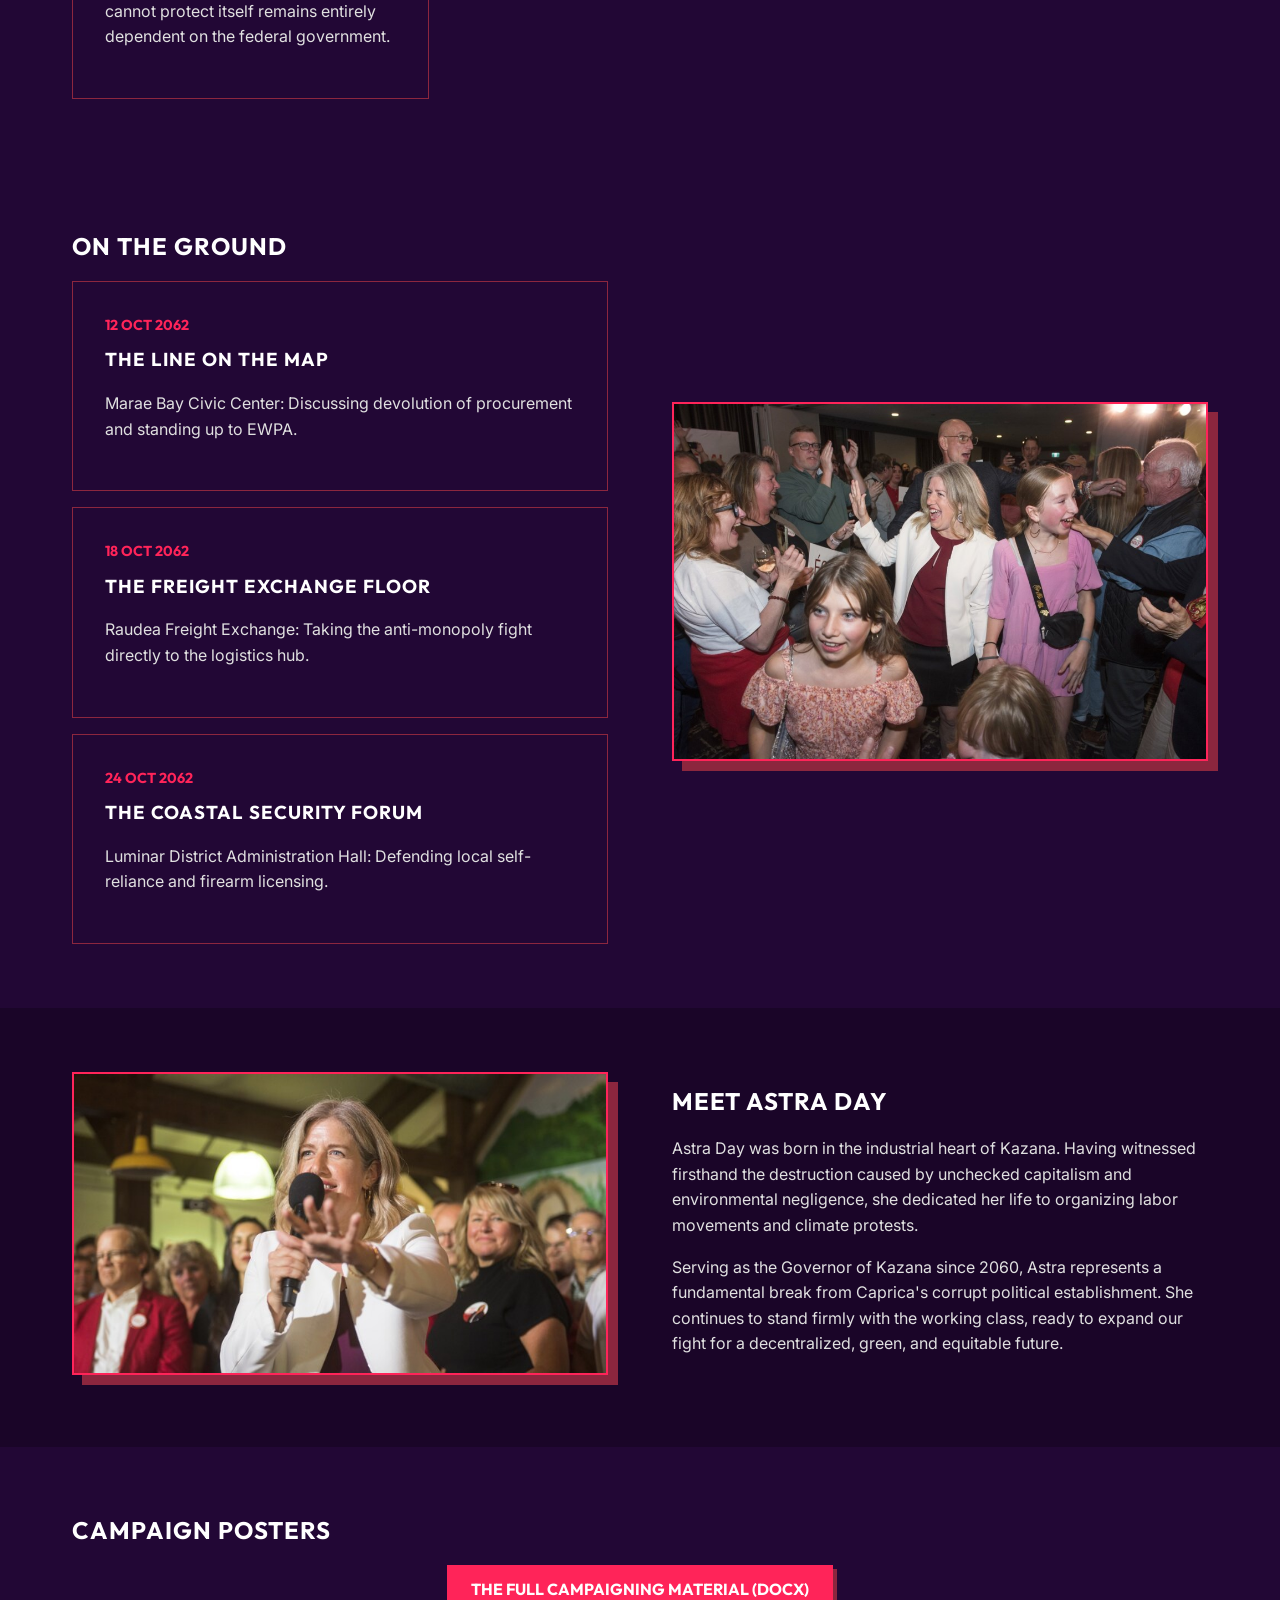
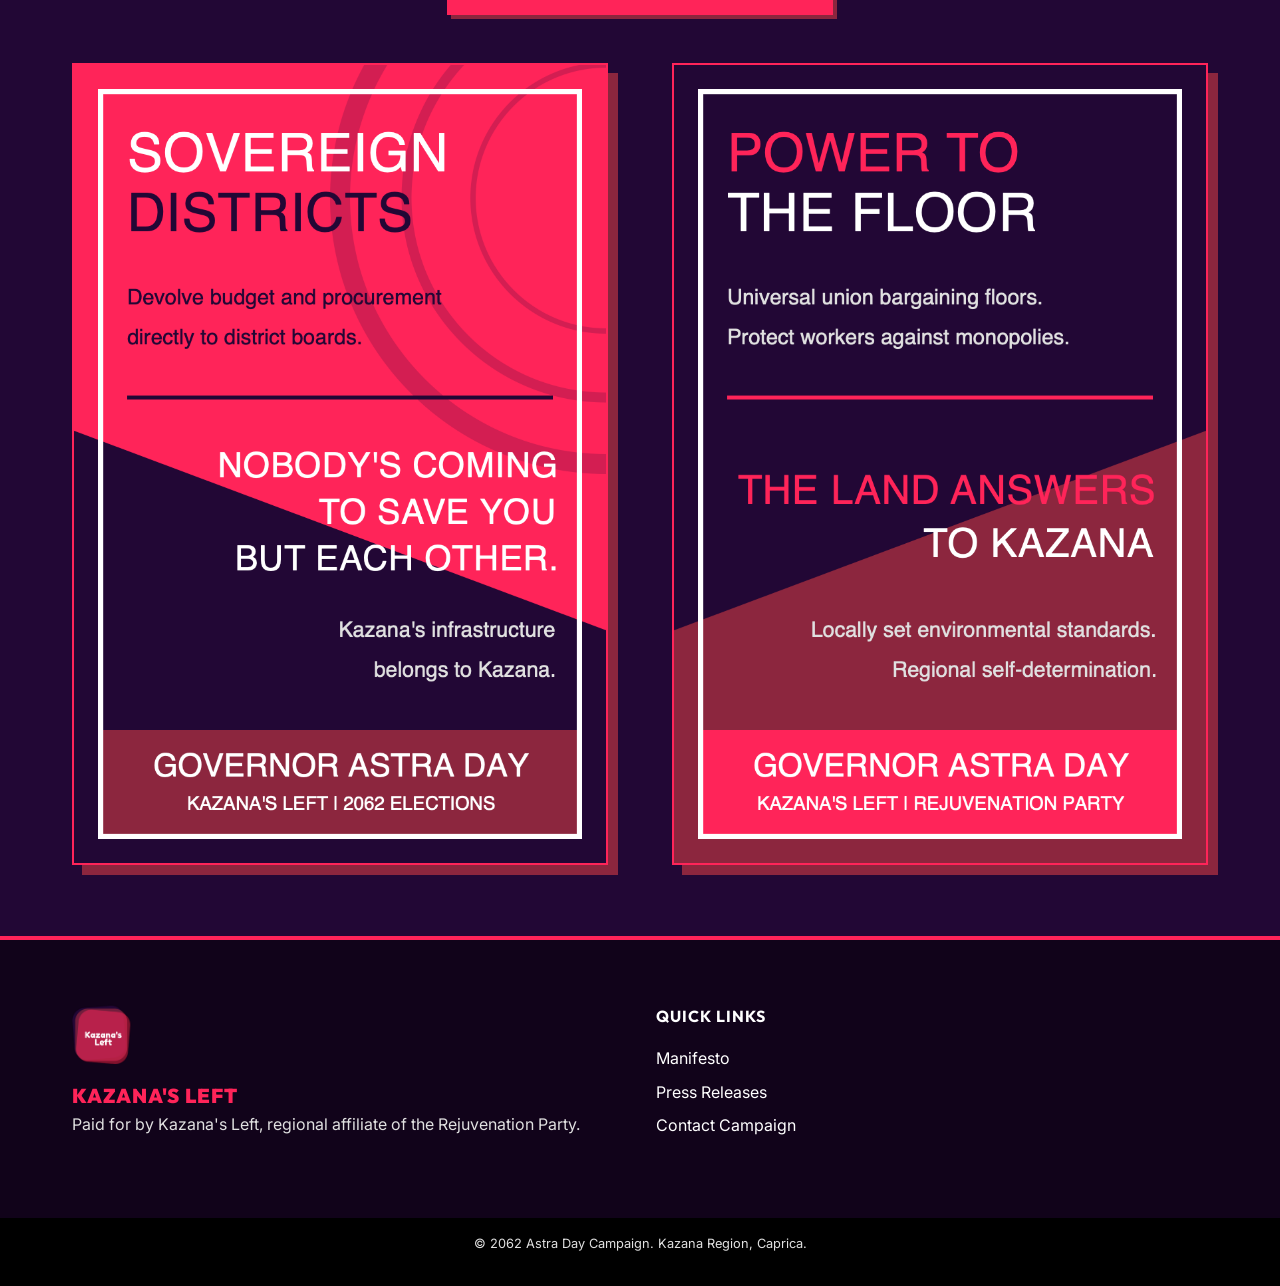
==== commit 699c2be6: "bwoooaghhh" ====
--- a/index.html
+++ b/index.html
@@ -8,8 +8,9 @@
     <link rel="preconnect" href="https://fonts.googleapis.com">
     <link rel="preconnect" href="https://fonts.gstatic.com" crossorigin>
     <link href="https://fonts.googleapis.com/css2?family=Inter:wght@400;600&family=Outfit:wght@700;900&display=swap" rel="stylesheet">
-    <link rel="icon" type="image/png" href="./assets/images/kazanasleft.png">
-    <link rel="stylesheet" href="./assets/css/index.css">
+    <link rel="icon" type="image/png" href="./assets/images/kazanasleft.png?v=2">
+    <link rel="apple-touch-icon" href="./assets/images/kazanasleft.png?v=2">
+    <link rel="stylesheet" href="./assets/css/index.css?v=3">
 </head>
 <body>
     <nav class="navbar">
@@ -148,9 +149,18 @@
     <section id="posters" class="section posters-section">
         <div class="container">
             <h2 class="section-title" data-i18n="posters_title">[Posters Title Placeholder]</h2>
+            
+            <div style="text-align: center; margin-bottom: 3rem;">
+                <a href="https://docs.google.com/document/d/1BaBdqsBiWlAEEh6qxlYdS6-axQI-unQOqCCkGGxHIuA/edit?usp=sharing" target="_blank" class="btn-primary" data-i18n="campaign_material_btn">THE FULL CAMPAIGNING MATERIAL (docx)</a>
+            </div>
+            
             <div class="posters-container">
-                <img src="./assets/images/poster1-placeholder.svg" alt="Campaign Poster 1" class="campaign-poster">
-                <img src="./assets/images/poster2-placeholder.svg" alt="Campaign Poster 2" class="campaign-poster">
+                <div class="lightbox-trigger" style="cursor: pointer;">
+                    <img src="./assets/images/poster1.png" alt="Campaign Poster 1" class="campaign-poster">
+                </div>
+                <div class="lightbox-trigger" style="cursor: pointer;">
+                    <img src="./assets/images/poster2.png" alt="Campaign Poster 2" class="campaign-poster">
+                </div>
             </div>
         </div>
     </section>
@@ -176,6 +186,12 @@
         </div>
     </footer>
 
-    <script src="./assets/js/index.js"></script>
+    <!-- Image Modal -->
+    <div id="image-modal" class="modal">
+        <span class="close-modal">&times;</span>
+        <img class="modal-content" id="modal-img">
+    </div>
+
+    <script src="./assets/js/index.js?v=9"></script>
 </body>
 </html>
--- a/assets/css/index.css
+++ b/assets/css/index.css
@@ -472,6 +472,57 @@
     color: #888;
 }
 
+/* Lightbox Modal */
+.modal {
+    display: none;
+    position: fixed;
+    z-index: 2000;
+    left: 0;
+    top: 0;
+    width: 100%;
+    height: 100%;
+    overflow: auto;
+    background-color: rgba(17, 3, 26, 0.95);
+    backdrop-filter: blur(8px);
+    justify-content: center;
+    align-items: center;
+}
+
+.modal-content {
+    margin: auto;
+    display: block;
+    max-width: 90%;
+    max-height: 90vh;
+    object-fit: contain;
+    border: 4px solid var(--color-accent);
+    box-shadow: 0px 0px 30px rgba(0,0,0,0.8);
+    animation: zoomIn 0.3s ease;
+}
+
+@keyframes zoomIn {
+    from {transform:scale(0.9); opacity:0;}
+    to {transform:scale(1); opacity:1;}
+}
+
+.close-modal {
+    position: absolute;
+    top: 30px;
+    right: 40px;
+    color: var(--color-accent);
+    font-size: 50px;
+    font-weight: bold;
+    transition: 0.3s;
+    cursor: pointer;
+    font-family: var(--font-heading);
+}
+
+.close-modal:hover,
+.close-modal:focus {
+    color: #fff;
+    text-decoration: none;
+    cursor: pointer;
+}
+
 /* Responsive */
 @media (max-width: 768px) {
     .nav-links {
@@ -497,8 +548,12 @@
         justify-content: center;
     }
     
-    .about-container, .events-container, .posters-container {
+    .about-container, .events-container {
         grid-template-columns: 1fr;
+    }
+    
+    .events-visual {
+        order: -1;
     }
     
     .footer-container {
